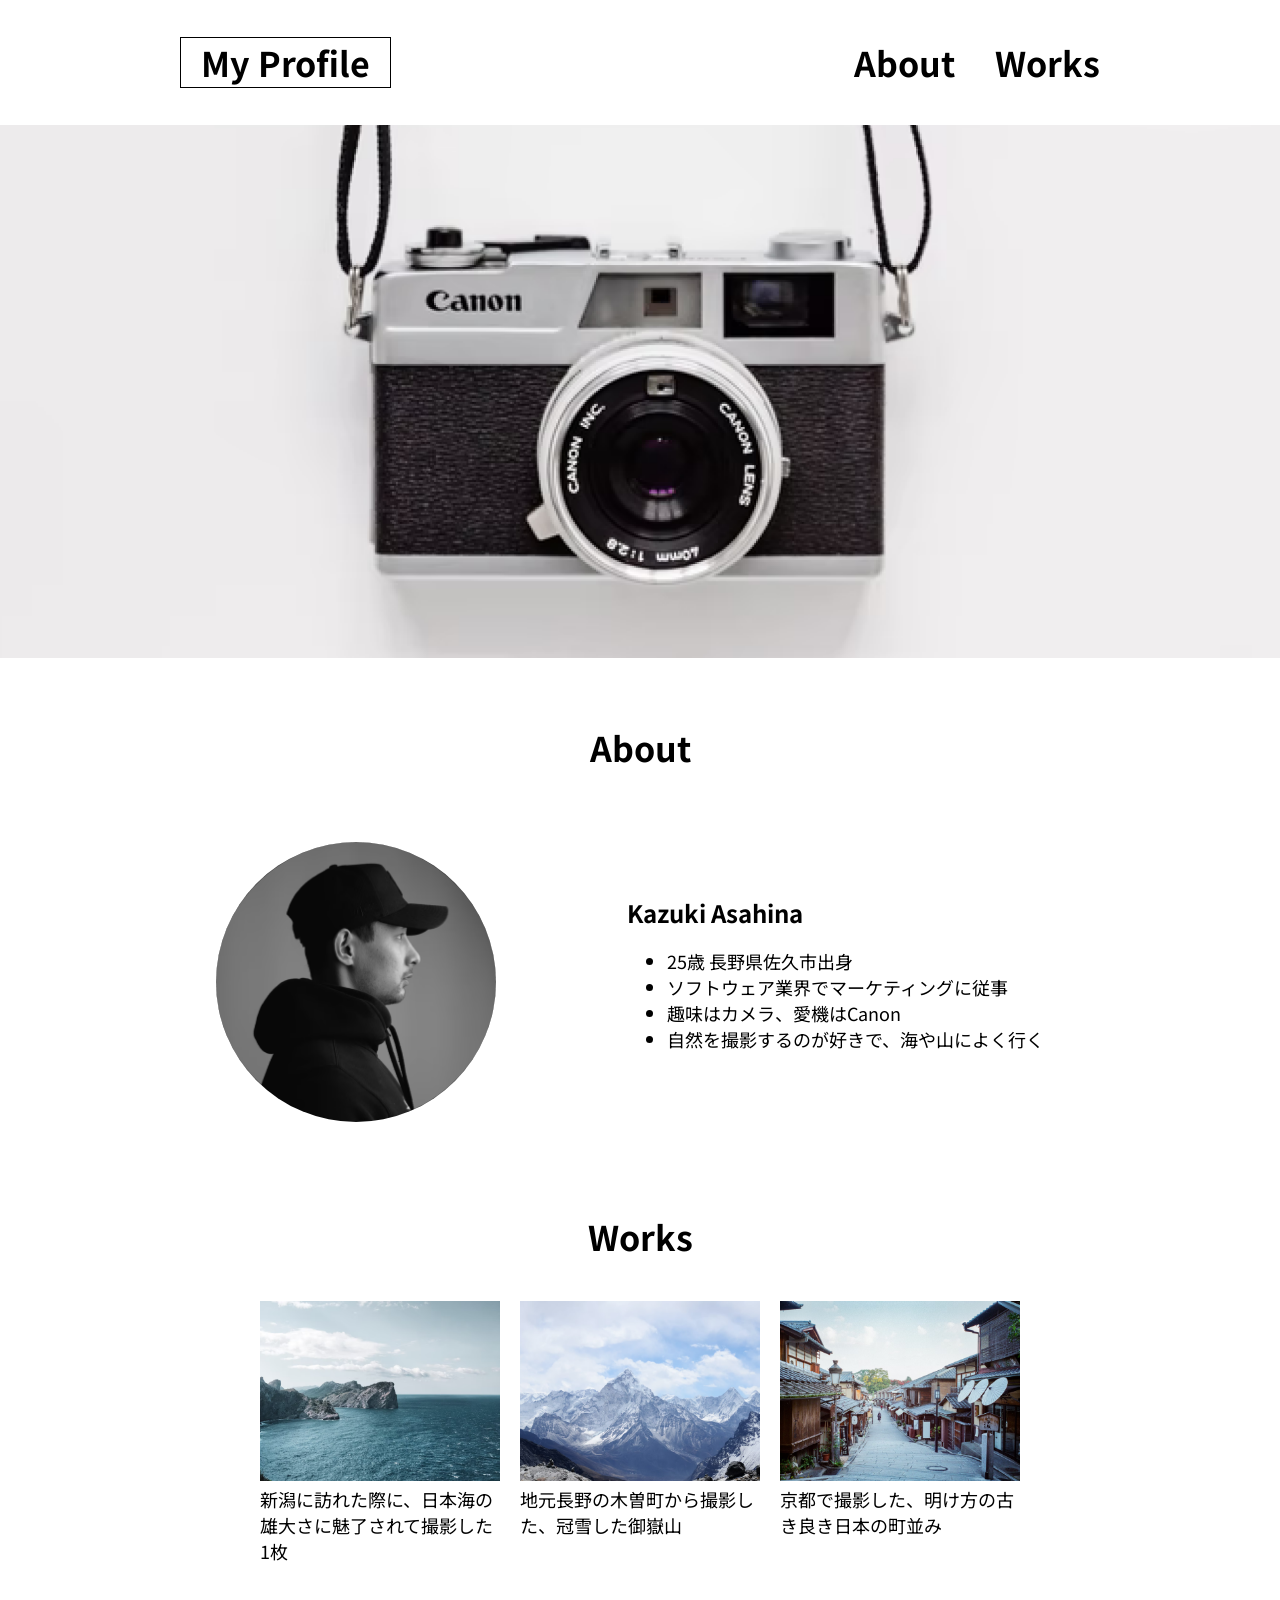
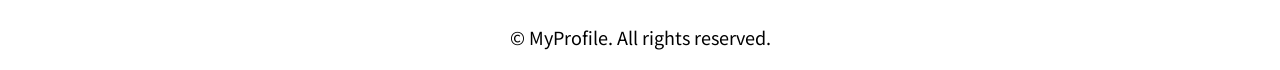
==== kadai₋001/index.html @ 1986c507 "Add files via upload" ====
<!DOCTYPE html>
<html>
  <head>
    <meta charset="utf-8">
    <meta name="viewport" content="width=device-width, initial-scale=1.0">
    <meta name="description" content="Kazuki Asahinaの自己紹介と趣味のカメラで撮影した写真を掲載しているサイトです。">
    <title>MyProfile</title>
    <link rel="stylesheet" href="css/style.css">
    <link rel="preconnect" href="https://fonts.googleapis.com">
    <link rel="preconnect" href="https://fonts.gstatic.com" crossorigin>
    <link href="https://fonts.googleapis.com/css2?family=Noto+Sans+JP&display=swap" rel="stylesheet">
  </head>

  <body>
    <header>
      <div class="header-inner">
        <h1>
          <a href="index.html" class="home">My Profile</a>
        </h1>

        <!-- ナビゲーションメニュー -->
        <nav>
        <ul class="menu">
          <li><a href="#about">About</a></li>
          <li><a href="#works">Works</a></li>
        </ul>
       </nav> 
      </div>
    </header>

   <main>
    <article>
      <!-- メイン画像 -->
      <div>
        <img src="images/main.png" alt="CanonのCamera" class="mainpic">
      </div>

      <!-- About -->
      <section class="about">
      <h2 id="about">About</h2>
      <div class="about-inner">
        <img src="images/about.png" alt="横顔" class="circle">
        <div class="content">
          <p class="name">Kazuki Asahina</p>
          <ul>
            <li>25歳 長野県佐久市出身</li>
            <li>ソフトウェア業界でマーケティングに従事</li>
            <li>趣味はカメラ、愛機はCanon</li>
            <li>自然を撮影するのが好きで、海や山によく行く</li>
          </ul>
        </div>
      </div>  
      </section>

      <!-- Works -->
      <section class="works">
      <h2 id="works">Works</h2>
      <div class="works-inner">
        <div class="item">
          <img src="images/works1.png" alt="日本海">
          <p>新潟に訪れた際に、日本海の雄大さに魅了されて撮影した1枚</p>
        </div>

        <div class="item">
          <img src="images/works2.png" alt="御嶽山">
          <p>地元長野の木曽町から撮影した、冠雪した御嶽山</p>
        </div>

        <div class="item">
          <img src="images/works3.png" alt="京都">
          <p>京都で撮影した、明け方の古き良き日本の町並み</p>
        </div>
      </div>
     </section>
    </article>
   </main>

    <!-- フッター -->
        <footer>
          <p>&copy; MyProfile. All rights reserved.</p>
        </footer>
  </body>
</html>
---- kadai₋001/css/style.css ----
body {
  padding: 0px;
  margin: 0px;
  font-family: "Noto Sans JP", sans-serif;
  font-size: 18px;
}

p {
  margin: 0;
}

/* ヘッダー */
.header-inner {
  display: flex;
  justify-content: space-between;
  align-items: center;
  margin: 20px auto;
  max-width: 960px;
}

.header-inner a {
  color: black;
  font-weight: bold;
  text-decoration: none;
}

/* MyProfileの見出し */
h1 {
  margin: 0 0 0 20px;
  font-size: 34px;
  border: 1px solid black;
  padding: 0px 20px;
}

.home {
  text-decoration: none;
}

/* ナビゲーションメニュー */
nav .menu {
  display: flex;
  padding-left: 0;
}

nav li {
  margin: 0 20px;
  list-style: none;
}

nav a {
  font-size: 34px;
}

h2 {
  margin: 0;
  padding: 60px 0 40px;
  text-align: center;
  font-size: 34px;
}

p,
li {
  font-size: 18px;
}

/* 画像 */
img {
  margin: 0 auto;
  width: 100%;
}

/* About */
.about-inner {
  padding: 10px;
  display: flex;
  flex-wrap: wrap;
  align-items: center;
  margin: 20px auto;
  max-width: 960px;
}

/* 名前 */
.name {
  font-size: 24px;
  font-weight: bold;
}

/* 丸く切り取る画像 */
.circle {
  border-radius: 50%;
  width: 280px;
  height: 280px;
}

/* プロフィールの説明部分 */
.content {
  margin: 0 auto;
  padding: 0 20px;
}

/* Works */
.works-inner {
  display: flex;
  flex-wrap: wrap;
  justify-content: center;
  margin: 0 auto;
  max-width: 960px;
}

/* Worksの画像と説明部分 */
.item {
  margin: 0 10px;
  padding-bottom: 60px;
  width: 25%;
}

/* フッター */
footer p {
  text-align: center;
  padding-bottom: 20px;
}

/* 横幅が767pxまでの場合 */
@media (max-width: 767px) {
  h1 {
    font-size: 28px;
  }
  
  h2 {
    padding: 30px 0 20px;
    font-size: 28px;
  }

  nav li {
    margin: 0 10px;
  }

  nav a {
    font-size: 21px;
  }

  .item {
    width: 100%;
    text-align: center;
    padding-bottom: 40px;
  }
}
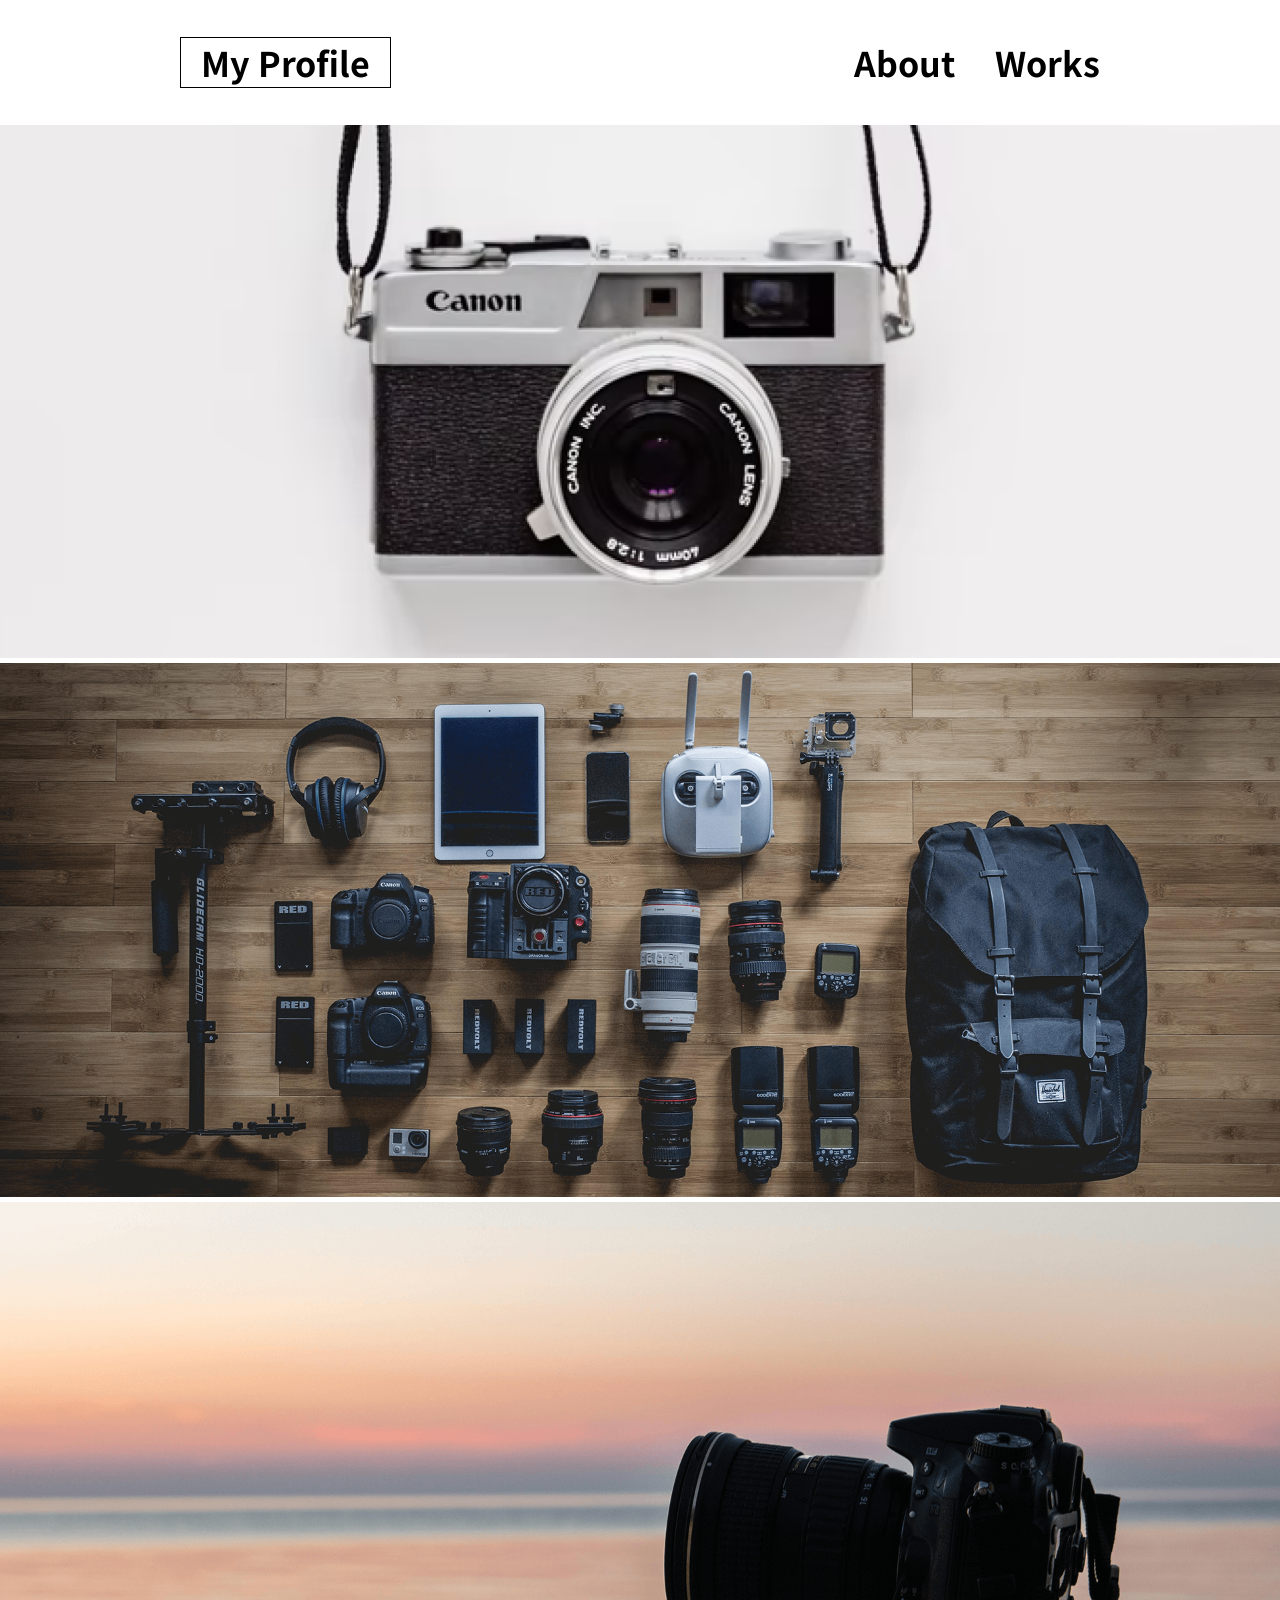
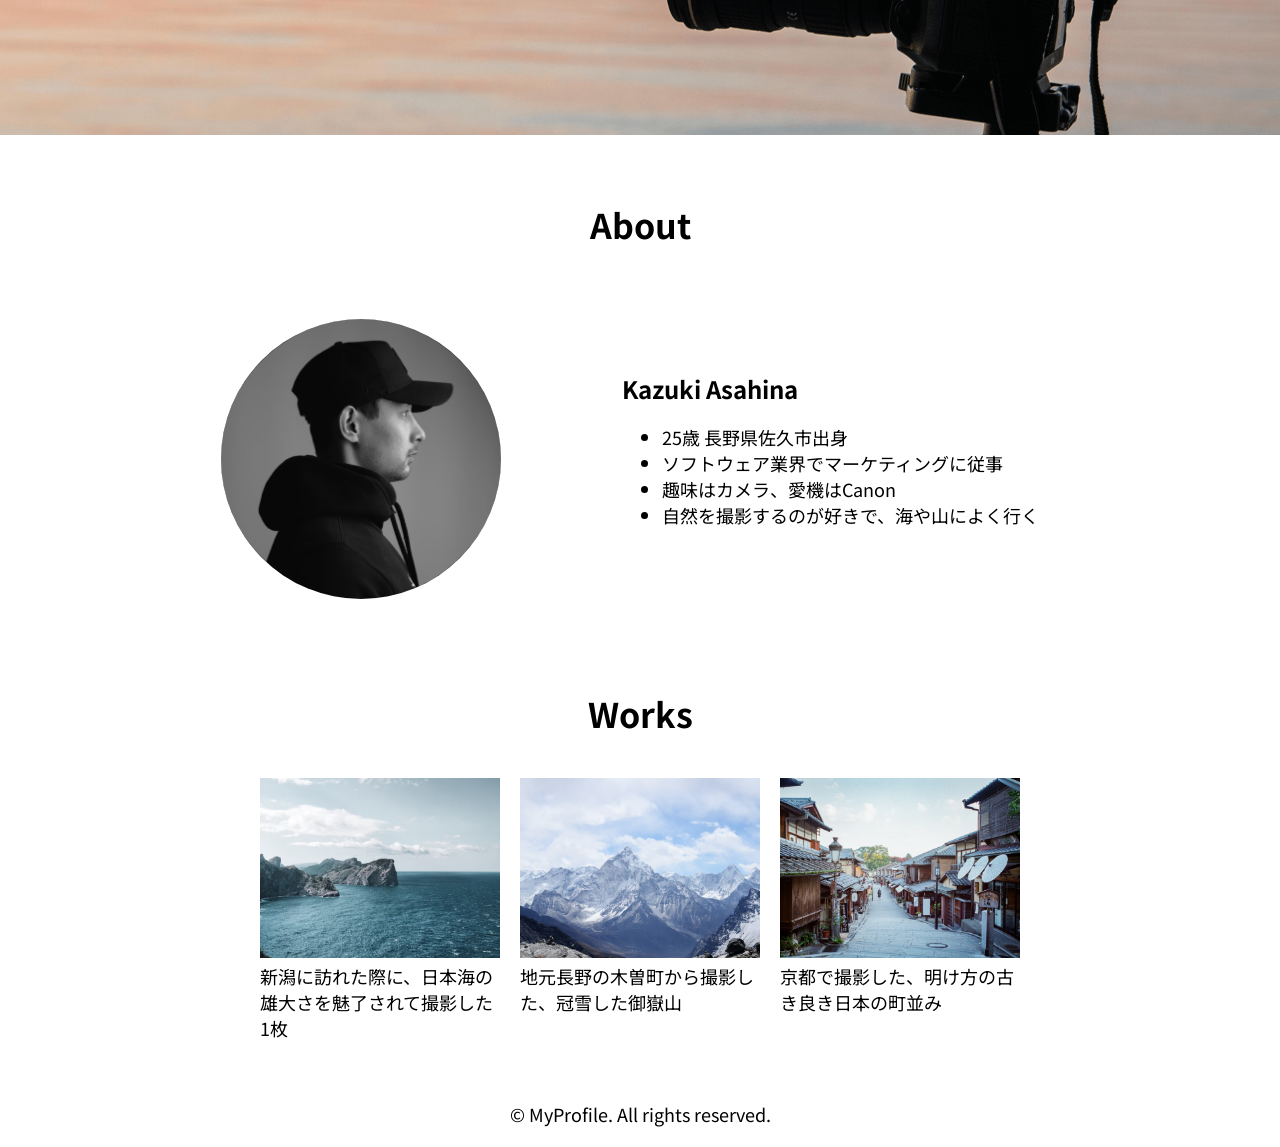
==== commit 86bbfacd: "Add files via upload" ====
--- a/kadai₋001/index.html
+++ b/kadai₋001/index.html
@@ -1,7 +1,8 @@
+
 <!DOCTYPE html>
 <html>
   <head>
-    <meta charset="utf-8">
+    <meta charset="UTF-8">
     <meta name="viewport" content="width=device-width, initial-scale=1.0">
     <meta name="description" content="Kazuki Asahinaの自己紹介と趣味のカメラで撮影した写真を掲載しているサイトです。">
     <title>MyProfile</title>
@@ -9,6 +10,10 @@
     <link rel="preconnect" href="https://fonts.googleapis.com">
     <link rel="preconnect" href="https://fonts.gstatic.com" crossorigin>
     <link href="https://fonts.googleapis.com/css2?family=Noto+Sans+JP&display=swap" rel="stylesheet">
+
+    <!-- slickをCDN経由で読み込む -->
+    <link rel="stylesheet" type="text/css" href="https://cdn.jsdelivr.net/npm/slick-carousel@1.8.1/slick/slick-theme.css">
+    <link rel="stylesheet" type="text/css" href="https://cdn.jsdelivr.net/npm/slick-carousel@1.8.1/slick/slick.css">
   </head>
 
   <body>
@@ -17,67 +22,87 @@
         <h1>
           <a href="index.html" class="home">My Profile</a>
         </h1>
-
+        
         <!-- ナビゲーションメニュー -->
         <nav>
-        <ul class="menu">
-          <li><a href="#about">About</a></li>
-          <li><a href="#works">Works</a></li>
-        </ul>
-       </nav> 
+          <ul class="menu">
+            <li><a class="about" href="#about">About</a></li>
+            <li><a class="works" href="#works">Works</a></li>
+          </ul>
+        </nav>
       </div>
     </header>
-
-   <main>
-    <article>
-      <!-- メイン画像 -->
-      <div>
-        <img src="images/main.png" alt="CanonのCamera" class="mainpic">
-      </div>
-
-      <!-- About -->
-      <section class="about">
-      <h2 id="about">About</h2>
-      <div class="about-inner">
-        <img src="images/about.png" alt="横顔" class="circle">
-        <div class="content">
-          <p class="name">Kazuki Asahina</p>
-          <ul>
-            <li>25歳 長野県佐久市出身</li>
-            <li>ソフトウェア業界でマーケティングに従事</li>
-            <li>趣味はカメラ、愛機はCanon</li>
-            <li>自然を撮影するのが好きで、海や山によく行く</li>
-          </ul>
-        </div>
-      </div>  
-      </section>
-
-      <!-- Works -->
-      <section class="works">
-      <h2 id="works">Works</h2>
-      <div class="works-inner">
-        <div class="item">
-          <img src="images/works1.png" alt="日本海">
-          <p>新潟に訪れた際に、日本海の雄大さに魅了されて撮影した1枚</p>
+    
+    <main>
+      <article>
+        <!-- メイン画像をカルーセルにする -->
+        <div class="carousel">
+          <img class="mainpic" src="image/main.png" alt="CanonのCamera">
+          <img class="mainpic" src="image/main2.png" alt="機材一式">
+          <img class="mainpic" src="image/main3.png" alt="海の景色">
         </div>
 
-        <div class="item">
-          <img src="images/works2.png" alt="御嶽山">
-          <p>地元長野の木曽町から撮影した、冠雪した御嶽山</p>
-        </div>
+        <!-- About -->
+        <section class="about">
+          <h2 id="about">About</h2>
+          <div class="about-inner">
+            <img src="image/about.png" alt="Kazuki Asahina" class="circle">
+            <div class="content">
+              <p class="name">Kazuki Asahina</p>
+              <ul>
+                <li>25歳 長野県佐久市出身</li>
+                <li>ソフトウェア業界でマーケティングに従事</li>
+                <li>趣味はカメラ、愛機はCanon</li>
+                <li>自然を撮影するのが好きで、海や山によく行く</li>
+              </ul>
+            </div>
 
-        <div class="item">
-          <img src="images/works3.png" alt="京都">
-          <p>京都で撮影した、明け方の古き良き日本の町並み</p>
-        </div>
-      </div>
-     </section>
-    </article>
-   </main>
+          </div>
+        </section>
+
+        <!-- Works -->
+        <section class="works">
+          <h2 id="works">Works</h2>
+          <div class="works-inner">
+            <div class="item">
+              <img src="image/works1.png" alt="日本海">
+              <p>新潟に訪れた際に、日本海の雄大さを魅了されて撮影した1枚</p>
+            </div>
+
+            <div class="item">
+              <img src="image/works2.png" alt="冠雪した御嶽山">
+              <p>地元長野の木曽町から撮影した、冠雪した御嶽山</p>
+            </div>
+
+            <div class="item">
+              <img src="image/works3.png" alt="京都の街並み">
+              <p>京都で撮影した、明け方の古き良き日本の町並み</p>
+            </div>
+            
+          </div>
+        </section>
+      </article>
+    </main>
 
     <!-- フッター -->
-        <footer>
-          <p>&copy; MyProfile. All rights reserved.</p>
-        </footer>
+    <footer>
+      <p>&copy; MyProfile. All rights reserved.</p>
+    </footer>
+
+    <!-- TOPに戻るボタン（解答見た） -->
+     <a href="#" id="page-top">TOP</a>
+
+     <!--　モーダル（見た）-->
+     <div class="modal">
+      <img src="" alt="" class="big-img">
+      <span class="close-btn">✖</span>
+     </div>
+
+    <!-- jQueryの読み込み -->
+    <script src="https://code.jquery.com/jquery-3.6.0.min.js" integrity="sha256-/xUj+3OJU5yExlq6GSYGSHk7tPXikynS7ogEvDej/m4=" crossorigin="anonymous"></script>
+    <!-- slickの読み込み -->
+    <script type="text/javascript" src="https://cdn.jsdelivr.net/npm/slick-carousel@1.8.1/slick/slick.min.js"></script>
+    <!-- jsファイルの読み込み -->
+    <script src="js/script.js"></script>
   </body>
-</html>+</html>
--- a/kadai₋001/css/style.css
+++ b/kadai₋001/css/style.css
@@ -1,3 +1,7 @@
+* {
+  box-sizing: border-box;
+}
+
 body {
   padding: 0px;
   margin: 0px;
@@ -12,6 +16,7 @@
 /* ヘッダー */
 .header-inner {
   display: flex;
+  flex-wrap: wrap;
   justify-content: space-between;
   align-items: center;
   margin: 20px auto;
@@ -24,7 +29,7 @@
   text-decoration: none;
 }
 
-/* MyProfileの見出し */
+/* MyProfileの見出し部分 */
 h1 {
   margin: 0 0 0 20px;
   font-size: 34px;
@@ -145,3 +150,49 @@
     padding-bottom: 40px;
   }
 }
+
+/* TOPに戻るボタン (解答見た)*/
+#page-top {
+  position: fixed;
+  bottom:38px;
+  right: 20px;
+  background-color: black;
+  color: white;
+  text-align: center;
+  text-decoration: none;
+  padding: 28px 24px;
+  border-radius: 50%;
+  display: none;
+}
+
+/* モーダル（見た） */
+.modal {
+  position: fixed;
+  top: 0;
+  left: 0;
+  width: 100%;
+  height: 100vh;
+  background-color: rgba(0, 0, 0, 0.8);
+  display: none;
+}
+
+.big-img {
+  position: absolute;
+  top: 0;
+  bottom: 0;
+  left: 0;
+  right: 0;
+  width: 80%;
+  max-width: 800px;
+  margin: auto;
+}
+
+.close-btn {
+  position: absolute;
+  top: 10px;
+  right: 20px;
+  color: white;
+  font-size: 40px;
+  text-decoration: none;
+  cursor: pointer;
+}
